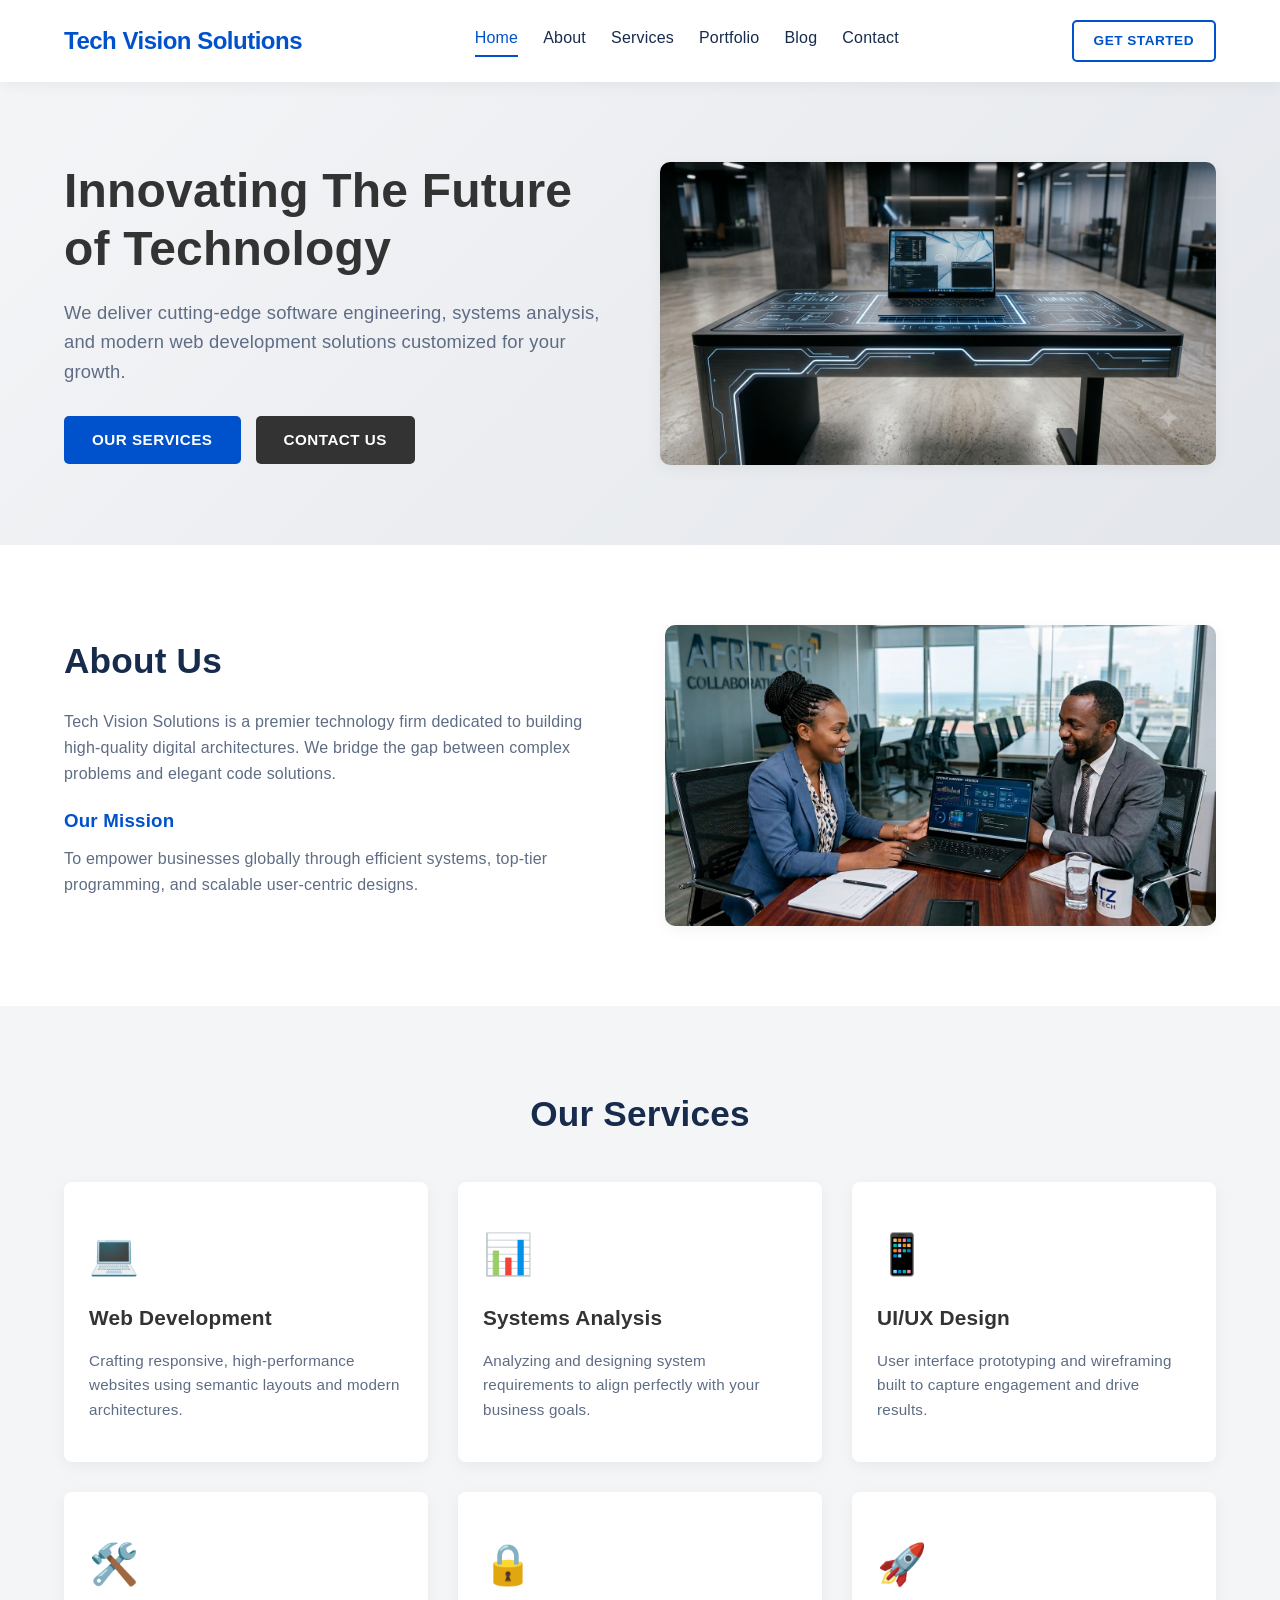
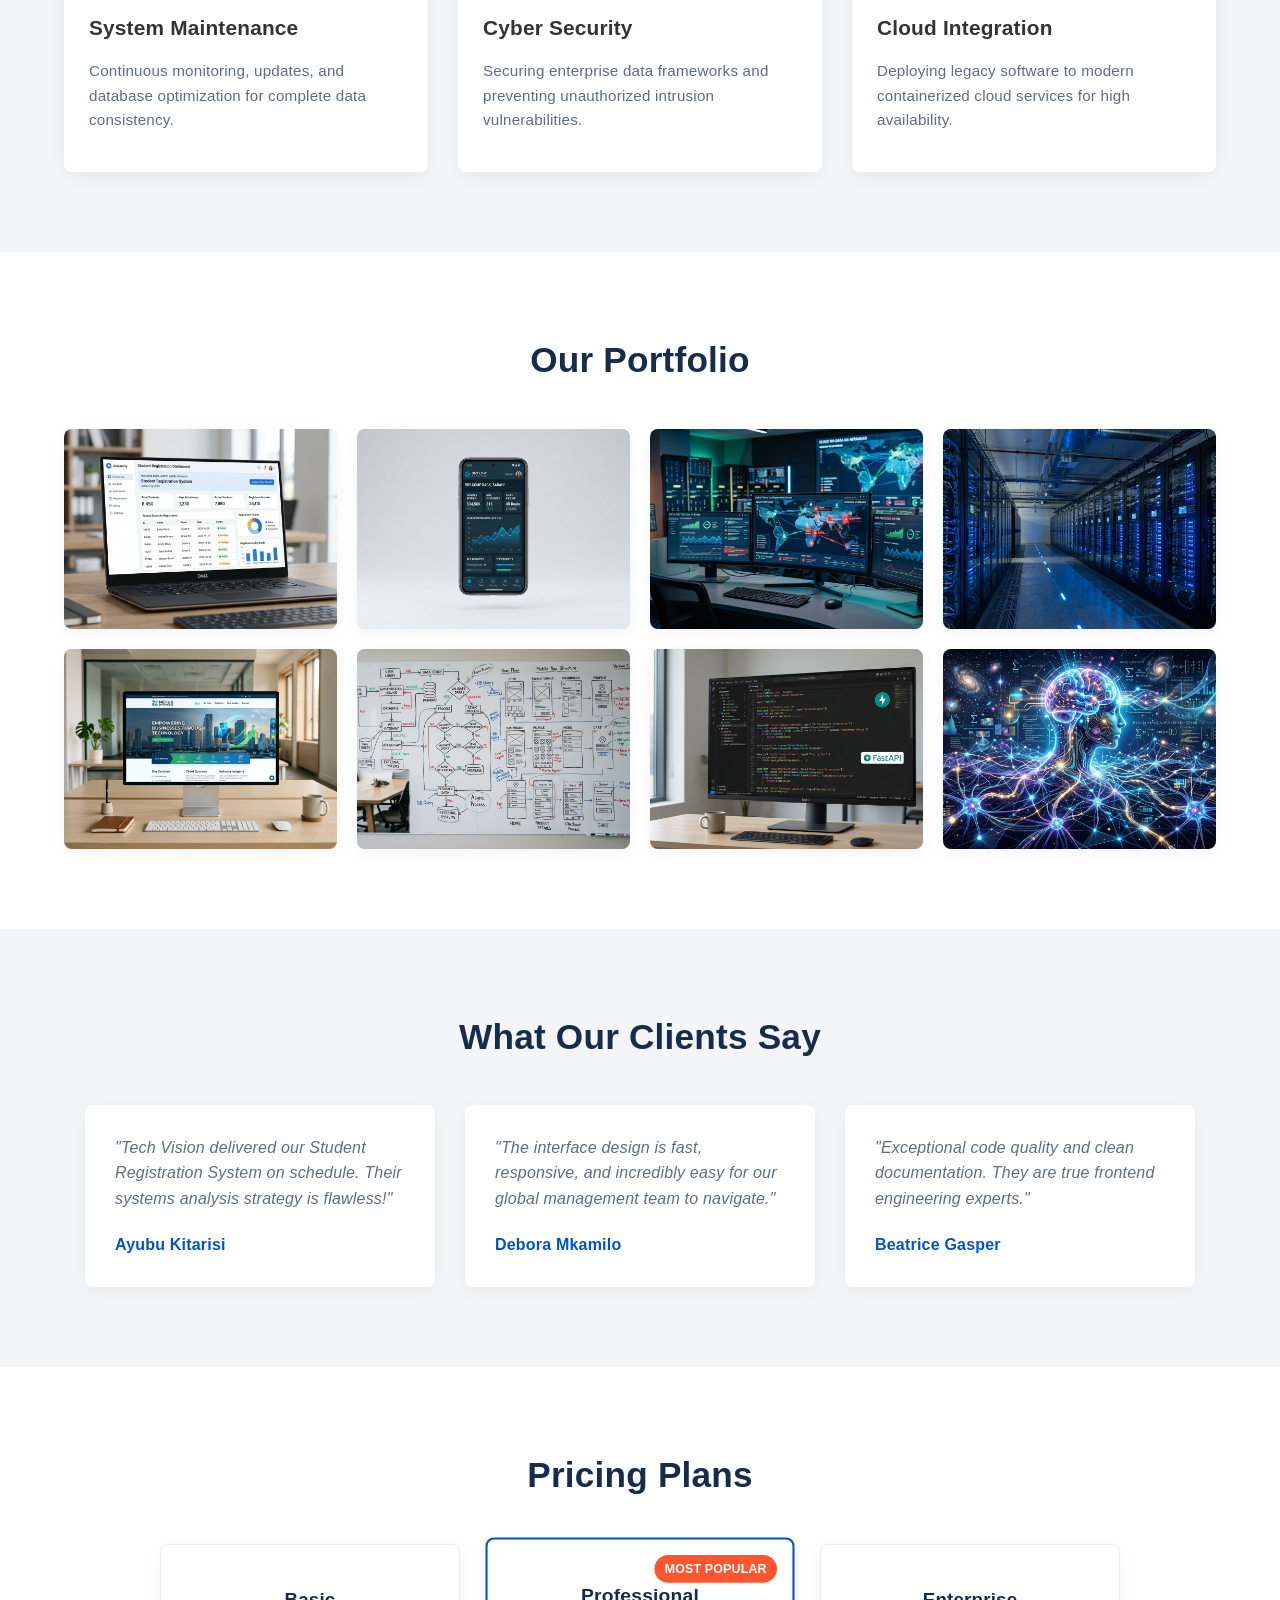
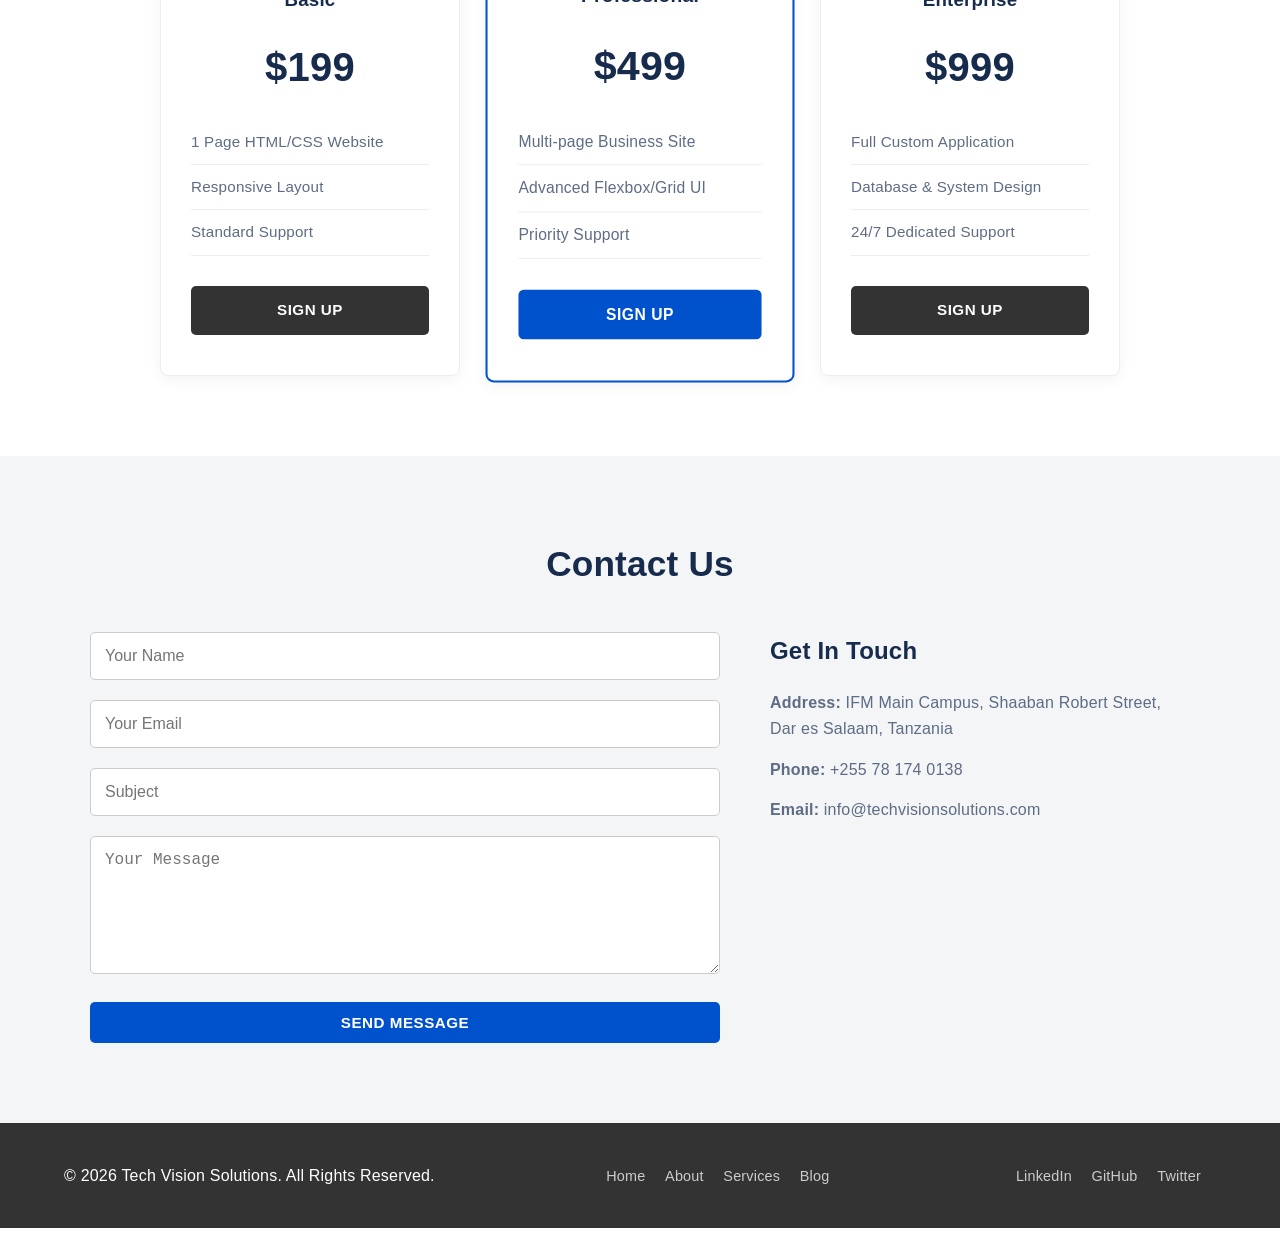
==== index.html @ 1ddb96f9 "Initial commit - Added project files and assets First release of the Tech Vision Solutions website p" ====
<!DOCTYPE html>
<html lang="en">
<head>
    <meta charset="UTF-8">
    <meta name="viewport" content="width=device-width, initial-scale=1.0">
    <title>Tech Vision Solutions - Home</title>
    <link rel="stylesheet" href="style.css">
</head>
<body>

    <!-- 1. Header Section -->
    <header class="site-header">
        <div class="logo">Tech Vision Solutions</div>
        <nav class="nav-menu">
            <a href="index.html" class="active">Home</a>
            <a href="#about">About</a>
            <a href="#services">Services</a>
            <a href="#portfolio">Portfolio</a>
            <a href="blog.html">Blog</a>
            <a href="#contact">Contact</a>
        </nav>
        <a href="#contact" class="btn header-btn">Get Started</a>
    </header>

    <main>
        <!-- 2. Hero Section -->
        <section class="hero-section">
            <div class="hero-content">
                <h1>Innovating The Future of Technology</h1>
                <p>We deliver cutting-edge software engineering, systems analysis, and modern web development solutions customized for your growth.</p>
                <div class="hero-buttons">
                    <a href="#services" class="btn btn-primary">Our Services</a>
                    <a href="#contact" class="btn btn-secondary">Contact Us</a>
                </div>
            </div>
            <div class="hero-image">
                <img src="images/hero.jpg.png" alt="Tech Vision Hero Image">
            </div>
        </section>

        <!-- 3. About Us Section -->
        <section id="about" class="about-section">
            <div class="about-container">
                <div class="about-text">
                    <h2>About Us</h2>
                    <p>Tech Vision Solutions is a premier technology firm dedicated to building high-quality digital architectures. We bridge the gap between complex problems and elegant code solutions.</p>
                    <h3>Our Mission</h3>
                    <p>To empower businesses globally through efficient systems, top-tier programming, and scalable user-centric designs.</p>
                </div>
                <div class="about-img">
                    <img src="images/about.jpg.png" alt="About Tech Vision">
                </div>
            </div>
        </section>

        <!-- 4. Services Section -->
        <section id="services" class="services-section">
            <h2>Our Services</h2>
            <div class="services-grid">
                <div class="service-card">
                    <div class="service-icon">💻</div>
                    <h3>Web Development</h3>
                    <p>Crafting responsive, high-performance websites using semantic layouts and modern architectures.</p>
                </div>
                <div class="service-card">
                    <div class="service-icon">📊</div>
                    <h3>Systems Analysis</h3>
                    <p>Analyzing and designing system requirements to align perfectly with your business goals.</p>
                </div>
                <div class="service-card">
                    <div class="service-icon">📱</div>
                    <h3>UI/UX Design</h3>
                    <p>User interface prototyping and wireframing built to capture engagement and drive results.</p>
                </div>
                <div class="service-card">
                    <div class="service-icon">🛠️</div>
                    <h3>System Maintenance</h3>
                    <p>Continuous monitoring, updates, and database optimization for complete data consistency.</p>
                </div>
                <div class="service-card">
                    <div class="service-icon">🔒</div>
                    <h3>Cyber Security</h3>
                    <p>Securing enterprise data frameworks and preventing unauthorized intrusion vulnerabilities.</p>
                </div>
                <div class="service-card">
                    <div class="service-icon">🚀</div>
                    <h3>Cloud Integration</h3>
                    <p>Deploying legacy software to modern containerized cloud services for high availability.</p>
                </div>
            </div>
        </section>

        <!-- 5. Portfolio/Gallery Section -->
        <section id="portfolio" class="portfolio-section">
            <h2>Our Portfolio</h2>
            <div class="portfolio-grid">
                <div class="portfolio-item"><img src="images/gallery/p1.jpg.png" alt="Project 1"></div>
                <div class="portfolio-item"><img src="images/gallery/p2.jpg.png" alt="Project 2"></div>
                <div class="portfolio-item"><img src="images/gallery/p3.jpg.png" alt="Project 3"></div>
                <div class="portfolio-item"><img src="images/gallery/p4.jpg.png" alt="Project 4"></div>
                <div class="portfolio-item"><img src="images/gallery/p5.jpg.png" alt="Project 5"></div>
                <div class="portfolio-item"><img src="images/gallery/p6.jpg.png" alt="Project 6"></div>
                <div class="portfolio-item"><img src="images/gallery/p7.jpg.png" alt="Project 7"></div>
                <div class="portfolio-item"><img src="images/gallery/p8.jpg.png" alt="Project 8"></div>
            </div>
        </section>

        <!-- 6. Testimonials Section -->
        <section class="testimonials-section">
            <h2>What Our Clients Say</h2>
            <div class="testimonials-container">
                <div class="testimonial-card">
                    <p class="testi-text">"Tech Vision delivered our Student Registration System on schedule. Their systems analysis strategy is flawless!"</p>
                    <h4>Ayubu Kitarisi</h4>
                </div>
                <div class="testimonial-card">
                    <p class="testi-text">"The interface design is fast, responsive, and incredibly easy for our global management team to navigate."</p>
                    <h4>Debora Mkamilo</h4>
                </div>
                <div class="testimonial-card">
                    <p class="testi-text">"Exceptional code quality and clean documentation. They are true frontend engineering experts."</p>
                    <h4>Beatrice Gasper</h4>
                </div>
            </div>
        </section>

        <!-- 7. Pricing Section -->
        <section class="pricing-section">
            <h2>Pricing Plans</h2>
            <div class="pricing-container">
                <div class="pricing-card">
                    <h3>Basic</h3>
                    <div class="price">$199</div>
                    <ul>
                        <li>1 Page HTML/CSS Website</li>
                        <li>Responsive Layout</li>
                        <li>Standard Support</li>
                    </ul>
                    <a href="#contact" class="btn btn-secondary">Sign Up</a>
                </div>
                <div class="pricing-card featured">
                    <div class="badge">Most Popular</div>
                    <h3>Professional</h3>
                    <div class="price">$499</div>
                    <ul>
                        <li>Multi-page Business Site</li>
                        <li>Advanced Flexbox/Grid UI</li>
                        <li>Priority Support</li>
                    </ul>
                    <a href="#contact" class="btn btn-primary">Sign Up</a>
                </div>
                <div class="pricing-card">
                    <h3>Enterprise</h3>
                    <div class="price">$999</div>
                    <ul>
                        <li>Full Custom Application</li>
                        <li>Database & System Design</li>
                        <li>24/7 Dedicated Support</li>
                    </ul>
                    <a href="#contact" class="btn btn-secondary">Sign Up</a>
                </div>
            </div>
        </section>

        <!-- 8. Contact Section -->
        <section id="contact" class="contact-section">
            <h2>Contact Us</h2>
            <div class="contact-container">
                <form class="contact-form" action="#" method="POST">
                    <div class="form-group">
                        <input type="text" name="name" placeholder="Your Name" required>
                    </div>
                    <div class="form-group">
                        <input type="email" name="email" placeholder="Your Email" required>
                    </div>
                    <div class="form-group">
                        <input type="text" name="subject" placeholder="Subject" required>
                    </div>
                    <div class="form-group">
                        <textarea name="message" placeholder="Your Message" rows="6" required></textarea>
                    </div>
                    <button type="submit" class="btn btn-primary">Send Message</button>
                </form>
                <div class="contact-info">
                    <h3>Get In Touch</h3>
                    <p><strong>Address:</strong> IFM Main Campus, Shaaban Robert Street, Dar es Salaam, Tanzania</p>
                    <p><strong>Phone:</strong> +255 78 174 0138</p>
                    <p><strong>Email:</strong> info@techvisionsolutions.com</p>
                </div>
            </div>
        </section>
    </main>

    <!-- 9. Footer Section -->
    <footer class="site-footer">
        <div class="footer-container">
            <div class="footer-copy">
                <p>&copy; 2026 Tech Vision Solutions. All Rights Reserved.</p>
            </div>
            <div class="footer-links">
                <a href="index.html">Home</a>
                <a href="#about">About</a>
                <a href="#services">Services</a>
                <a href="blog.html">Blog</a>
            </div>
            <div class="footer-socials">
                <a href="#">LinkedIn</a>
                <a href="#">GitHub</a>
                <a href="#">Twitter</a>
            </div>
        </div>
    </footer>

</body>
</html>
---- style.css ----
/* ==========================================================================
   Global Variables and Styles Setup
   ========================================================================== */
:root {
    --primary-color: #0052cc;
    --secondary-color: #333333;
    --accent-color: #ff5630;
    --light-bg: #f4f5f7;
    --white: #ffffff;
    --dark-text: #172b4d;
    --light-text: #5e6c84;
    --border-color: #eeeeee;
    --box-shadow: 0 4px 15px rgba(0, 0, 0, 0.05);
    --transition: 0.3s ease;
}

* {
    margin: 0;
    padding: 0;
    box-sizing: border-box;
}

html {
    scroll-behavior: smooth;
}

body {
    font-family: 'Segoe UI', Tahoma, Geneva, Verdana, sans-serif;
    font-size: 16px;
    font-weight: 400;
    line-height: 1.6;
    letter-spacing: 0.2px;
    color: var(--dark-text);
    background-color: var(--white);
}

img {
    max-width: 100%;
    height: auto;
    display: block;
}

/* Reusable UI Components */
.btn {
    display: inline-block;
    padding: 12px 28px;
    font-size: 0.95rem;
    font-weight: 600;
    text-decoration: none;
    text-transform: uppercase;
    letter-spacing: 0.5px;
    border-radius: 5px;
    border: none;
    cursor: pointer;
    transition: var(--transition);
}

.btn-primary {
    background-color: var(--primary-color);
    color: var(--white);
}

.btn-primary:hover {
    background-color: #0043a4;
    transform: translateY(-3px);
    box-shadow: 0 5px 15px rgba(0, 82, 204, 0.3);
}

.btn-secondary {
    background-color: var(--secondary-color);
    color: var(--white);
}

.btn-secondary:hover {
    background-color: #222222;
    transform: translateY(-3px);
}

/* ==========================================================================
   1. Header Section (Flexbox)
   ========================================================================== */
.site-header {
    display: flex;
    justify-content: space-between;
    align-items: center;
    padding: 20px 5%;
    background-color: var(--white);
    box-shadow: var(--box-shadow);
    position: sticky;
    top: 0;
    z-index: 1000;
}

.logo {
    font-size: 1.5rem;
    font-weight: 700;
    color: var(--primary-color);
    letter-spacing: -0.5px;
}

.nav-menu {
    display: flex;
    gap: 25px;
}

.nav-menu a {
    text-decoration: none;
    color: var(--dark-text);
    font-weight: 500;
    font-size: 1rem;
    transition: var(--transition);
    padding-bottom: 5px;
    border-bottom: 2px solid transparent;
}

.nav-menu a:hover, 
.nav-menu a.active {
    color: var(--primary-color);
    border-bottom: 2px solid var(--primary-color);
}

.header-btn {
    padding: 8px 20px;
    font-size: 0.85rem;
    background-color: transparent;
    color: var(--primary-color);
    border: 2px solid var(--primary-color);
}

.header-btn:hover {
    background-color: var(--primary-color);
    color: var(--white);
}

/* ==========================================================================
   2. Hero Section (Flexbox/Layout)
   ========================================================================== */
.hero-section {
    display: flex;
    align-items: center;
    justify-content: space-between;
    padding: 80px 5%;
    background: linear-gradient(135deg, #f4f5f7 0%, #e3e6eb 100%);
    gap: 40px;
}

.hero-content {
    flex: 1;
}

.hero-content h1 {
    font-size: 3rem;
    font-weight: 800;
    line-height: 1.2;
    margin-bottom: 20px;
    color: var(--secondary-color);
}

.hero-content p {
    font-size: 1.15rem;
    color: var(--light-text);
    margin-bottom: 30px;
}

.hero-buttons {
    display: flex;
    gap: 15px;
}

.hero-image {
    flex: 1;
}

.hero-image img {
    width: 100%;
    border-radius: 10px;
    box-shadow: var(--box-shadow);
}

/* ==========================================================================
   3. About Us Section (Two-Column Layout)
   ========================================================================== */
.about-section {
    padding: 80px 5%;
}

.about-container {
    display: flex;
    align-items: center;
    gap: 50px;
}

.about-text {
    flex: 1;
}

.about-text h2 {
    font-size: 2.2rem;
    margin-bottom: 20px;
    position: relative;
}

.about-text p {
    margin-bottom: 20px;
    color: var(--light-text);
}

.about-text h3 {
    margin-bottom: 10px;
    color: var(--primary-color);
}

.about-img {
    flex: 1;
}

.about-img img {
    width: 100%;
    border-radius: 10px;
    box-shadow: var(--box-shadow);
}

/* ==========================================================================
   4. Services Section (CSS Grid)
   ========================================================================== */
.services-section {
    padding: 80px 5%;
    background-color: var(--light-bg);
    text-align: center;
}

.services-section h2 {
    font-size: 2.2rem;
    margin-bottom: 40px;
}

.services-grid {
    display: grid;
    grid-template-columns: repeat(auto-fit, minmax(280px, 1fr));
    gap: 30px;
}

.service-card {
    background-color: var(--white);
    padding: 40px 25px;
    border-radius: 8px;
    box-shadow: var(--box-shadow);
    transition: var(--transition);
    text-align: left;
}

.service-card:hover {
    transform: translateY(-5px);
    box-shadow: 0 10px 25px rgba(0,0,0,0.1);
}

.service-icon {
    font-size: 2.5rem;
    margin-bottom: 15px;
}

.service-card h3 {
    font-size: 1.3rem;
    margin-bottom: 15px;
    color: var(--secondary-color);
}

.service-card p {
    color: var(--light-text);
    font-size: 0.95rem;
}

/* ==========================================================================
   5. Portfolio Section (CSS Grid & Hover Effects)
   ========================================================================== */
.portfolio-section {
    padding: 80px 5%;
    text-align: center;
}

.portfolio-section h2 {
    font-size: 2.2rem;
    margin-bottom: 40px;
}

.portfolio-grid {
    display: grid;
    grid-template-columns: repeat(auto-fit, minmax(240px, 1fr));
    gap: 20px;
}

.portfolio-item {
    overflow: hidden;
    border-radius: 8px;
    box-shadow: var(--box-shadow);
    height: 200px;
    background-color: #ddd;
}

.portfolio-item img {
    width: 100%;
    height: 100%;
    object-fit: cover;
    transition: var(--transition);
}

.portfolio-item:hover img {
    transform: scale(1.05);
}

/* ==========================================================================
   6. Testimonials Section
   ========================================================================== */
.testimonials-section {
    padding: 80px 5%;
    background-color: var(--light-bg);
    text-align: center;
}

.testimonials-section h2 {
    font-size: 2.2rem;
    margin-bottom: 40px;
}

.testimonials-container {
    display: flex;
    flex-wrap: wrap;
    gap: 30px;
    justify-content: center;
}

.testimonial-card {
    background-color: var(--white);
    padding: 30px;
    border-radius: 8px;
    box-shadow: var(--box-shadow);
    flex: 1;
    min-width: 280px;
    max-width: 350px;
    text-align: left;
}

.testi-text {
    font-style: italic;
    color: var(--light-text);
    margin-bottom: 20px;
}

.testimonial-card h4 {
    color: var(--primary-color);
    font-weight: 600;
}

/* ==========================================================================
   7. Pricing Section (Flexbox/Grid & Feature Highlighting)
   ========================================================================== */
.pricing-section {
    padding: 80px 5%;
    text-align: center;
}

.pricing-section h2 {
    font-size: 2.2rem;
    margin-bottom: 40px;
}

.pricing-container {
    display: flex;
    justify-content: center;
    align-items: stretch;
    gap: 30px;
    flex-wrap: wrap;
}

.pricing-card {
    background-color: var(--white);
    border: 1px solid var(--border-color);
    border-radius: 8px;
    padding: 40px 30px;
    width: 300px;
    display: flex;
    flex-direction: column;
    justify-content: space-between;
    position: relative;
    box-shadow: var(--box-shadow);
    transition: var(--transition);
}

.pricing-card:hover {
    transform: translateY(-5px);
}

.pricing-card.featured {
    border: 2px solid var(--primary-color);
    transform: scale(1.03);
}

.pricing-card.featured:hover {
    transform: scale(1.03) translateY(-5px);
}

.badge {
    position: absolute;
    top: 15px;
    right: 15px;
    background-color: var(--accent-color);
    color: var(--white);
    padding: 4px 10px;
    font-size: 0.75rem;
    font-weight: bold;
    border-radius: 20px;
    text-transform: uppercase;
}

.price {
    font-size: 2.5rem;
    font-weight: 700;
    color: var(--dark-text);
    margin: 20px 0;
}

.pricing-card ul {
    list-style: none;
    margin-bottom: 30px;
    text-align: left;
}

.pricing-card ul li {
    padding: 10px 0;
    border-bottom: 1px solid var(--border-color);
    color: var(--light-text);
    font-size: 0.95rem;
}

/* ==========================================================================
   8. Contact Section (Forms Customization)
   ========================================================================== */
.contact-section {
    padding: 80px 5%;
    background-color: var(--light-bg);
}

.contact-section h2 {
    font-size: 2.2rem;
    text-align: center;
    margin-bottom: 40px;
}

.contact-container {
    display: flex;
    gap: 50px;
    max-width: 1100px;
    margin: 0 auto;
}

.contact-form {
    flex: 3;
    display: flex;
    flex-direction: column;
    gap: 20px;
}

.form-group input, 
.form-group textarea {
    width: 100%;
    padding: 14px;
    border: 1px solid #cccccc;
    border-radius: 5px;
    font-size: 1rem;
    background-color: var(--white);
    transition: var(--transition);
}

.form-group input:focus, 
.form-group textarea:focus {
    border-color: var(--primary-color);
    outline: none;
    box-shadow: 0 0 0 3px rgba(0, 82, 204, 0.1);
}

.contact-info {
    flex: 2;
}

.contact-info h3 {
    margin-bottom: 20px;
    font-size: 1.5rem;
}

.contact-info p {
    margin-bottom: 15px;
    color: var(--light-text);
}

/* ==========================================================================
   9. Footer Section
   ========================================================================== */
.site-footer {
    background-color: var(--secondary-color);
    color: var(--white);
    padding: 40px 5%;
}

.footer-container {
    display: flex;
    justify-content: space-between;
    align-items: center;
    flex-wrap: wrap;
    gap: 20px;
}

.footer-links a, 
.footer-socials a {
    color: #cccccc;
    text-decoration: none;
    margin-right: 15px;
    font-size: 0.9rem;
    transition: var(--transition);
}

.footer-links a:hover, 
.footer-socials a:hover {
    color: var(--white);
}

/* ==========================================================================
   PAGE 2: BLOG PAGE LAYOUT (Two-Column Layout)
   ========================================================================== */
.blog-page-layout {
    display: flex;
    padding: 50px 5%;
    gap: 40px;
    max-width: 1300px;
    margin: 0 auto;
}

.blog-main-container {
    flex: 3;
}

/* Blog Banner */
.blog-banner {
    margin-bottom: 30px;
}

.blog-category {
    background-color: var(--primary-color);
    color: var(--white);
    padding: 4px 10px;
    font-size: 0.8rem;
    font-weight: bold;
    border-radius: 3px;
    text-transform: uppercase;
}

.blog-title {
    font-size: 2.5rem;
    margin: 15px 0 10px 0;
    line-height: 1.2;
}

.blog-meta {
    font-size: 0.9rem;
    color: var(--light-text);
    margin-bottom: 25px;
}

/* Responsive Large Featured Image Widget */
.featured-img-wrapper {
    width: 100%;
}

.featured-article-image {
    width: 100%;
    max-width: 100%;
    height: auto;
    border-radius: 10px;
    object-fit: cover;
}

/* Typography Hierarchy & Spacing */
.blog-article-content h2 {
    font-size: 1.8rem;
    margin: 35px 0 15px 0;
    color: var(--secondary-color);
}

.blog-article-content h3 {
    font-size: 1.4rem;
    margin: 25px 0 10px 0;
    color: var(--secondary-color);
}

.blog-article-content p {
    font-size: 1.05rem;
    line-height: 1.8;
    margin-bottom: 20px;
    color: #333333;
    text-align: justify;
}

.blog-article-content ul, 
.blog-article-content ol {
    margin-bottom: 25px;
    padding-left: 30px;
}

.blog-article-content li {
    margin-bottom: 10px;
    font-size: 1.05rem;
}

.blog-article-content blockquote {
    font-size: 1.2rem;
    font-style: italic;
    border-left: 5px solid var(--primary-color);
    padding: 15px 20px;
    margin: 30px 0;
    background-color: var(--light-bg);
}

/* Author Info Card Layout */
.author-card {
    display: flex;
    align-items: center;
    gap: 25px;
    padding: 30px;
    background-color: var(--light-bg);
    border-radius: 10px;
    box-shadow: var(--box-shadow);
    margin: 50px 0;
}

.author-photo {
    width: 100px;
    height: 100px;
    border-radius: 50%;
    object-fit: cover;
    background-color: #ccc;
}

.author-info h3 {
    margin-bottom: 8px;
}

.author-info p {
    font-size: 0.95rem;
    color: var(--light-text);
}

/* Related Articles Grid System */
.related-articles {
    margin-bottom: 50px;
}

.related-articles h2 {
    margin-bottom: 25px;
}

.related-grid {
    display: grid;
    grid-template-columns: repeat(auto-fit, minmax(220px, 1fr));
    gap: 20px;
}

.related-card {
    background-color: var(--white);
    border: 1px solid var(--border-color);
    border-radius: 8px;
    padding: 15px;
    box-shadow: var(--box-shadow);
    transition: var(--transition);
}

.related-card:hover {
    transform: translateY(-5px);
}

.related-card img {
    border-radius: 6px;
    margin-bottom: 15px;
    width: 100%;
    height: 140px;
    object-fit: cover;
    background-color: #eee;
}

.related-card h3 {
    font-size: 1.15rem;
    margin-bottom: 10px;
}

.related-card p {
    font-size: 0.9rem;
    color: var(--light-text);
    margin-bottom: 15px;
}

.btn-link {
    color: var(--primary-color);
    text-decoration: none;
    font-weight: bold;
    font-size: 0.9rem;
}

/* Comments Section Layout */
.comments-section {
    margin-bottom: 50px;
}

.comments-section h2 {
    margin-bottom: 25px;
}

.comments-container {
    display: flex;
    flex-direction: column;
    gap: 20px;
}

.comment-item {
    border: 1px solid var(--border-color);
    border-radius: 6px;
    padding: 20px;
    background-color: var(--white);
}

.comment-meta {
    display: flex;
    justify-content: space-between;
    margin-bottom: 10px;
    font-size: 0.85rem;
}

.commenter-name {
    font-weight: bold;
    color: var(--dark-text);
}

.comment-date {
    color: var(--light-text);
}

.comment-text {
    font-size: 0.95rem;
}

/* Newsletter Custom Form Design */
.newsletter-section {
    background: linear-gradient(135deg, #0052cc 0%, #003380 100%);
    color: var(--white);
    padding: 40px;
    border-radius: 10px;
    text-align: center;
}

.newsletter-section h3 {
    font-size: 1.6rem;
    margin-bottom: 10px;
}

.newsletter-section p {
    margin-bottom: 25px;
    font-size: 0.95rem;
    opacity: 0.9;
}

.newsletter-form {
    display: flex;
    justify-content: center;
    gap: 10px;
    max-width: 500px;
    margin: 0 auto;
}

.newsletter-form input {
    flex: 1;
    padding: 12px;
    border-radius: 5px;
    border: none;
    outline: none;
}

/* ==========================================================================
   Sidebar UI Elements
   ========================================================================== */
.blog-sidebar {
    flex: 1;
    display: flex;
    flex-direction: column;
    gap: 35px;
}

.sidebar-widget {
    background-color: var(--white);
    border: 1px solid var(--border-color);
    padding: 25px;
    border-radius: 8px;
    box-shadow: var(--box-shadow);
}

.sidebar-widget h3 {
    font-size: 1.2rem;
    margin-bottom: 20px;
    border-bottom: 2px solid var(--primary-color);
    padding-bottom: 8px;
}

.search-box input {
    width: 100%;
    padding: 10px;
    border: 1px solid #ccc;
    border-radius: 4px;
}

.recent-posts-list, 
.categories-list {
    list-style: none;
}

.recent-posts-list li, 
.categories-list li {
    margin-bottom: 12px;
    border-bottom: 1px dashed var(--border-color);
    padding-bottom: 8px;
}

.recent-posts-list a, 
.categories-list a {
    text-decoration: none;
    color: var(--dark-text);
    font-size: 0.95rem;
    transition: var(--transition);
}

.recent-posts-list a:hover, 
.categories-list a:hover {
    color: var(--primary-color);
}

/* ==========================================================================
   Responsive Web Design Rules (Media Queries)
   ========================================================================== */
@media (max-width: 768px) {
    /* Header Responsive Layout */
    .site-header {
        flex-direction: column;
        gap: 15px;
        text-align: center;
    }
    
    .nav-menu {
        flex-wrap: wrap;
        justify-content: center;
        gap: 15px;
    }

    /* Hero Section Responsive Layout */
    .hero-section {
        flex-direction: column;
        padding: 40px 5%;
        text-align: center;
    }

    .hero-content h1 {
        font-size: 2.2rem;
    }

    .hero-buttons {
        justify-content: center;
    }

    /* About Us Stacking Rules */
    .about-container {
        flex-direction: column;
        gap: 30px;
    }

    /* Pricing Layout Grid Stacking */
    .pricing-container {
        flex-direction: column;
        align-items: center;
    }

    .pricing-card.featured {
        transform: scale(1);
    }
    
    .pricing-card.featured:hover {
        transform: translateY(-5px);
    }

    /* Contact Form Layout */
    .contact-container {
        flex-direction: column;
        gap: 30px;
    }

    /* Blog Page Layout and Sidebar Repositioning */
    .blog-page-layout {
        flex-direction: column;
    }

    .blog-title {
        font-size: 1.9rem;
    }

    .author-card {
        flex-direction: column;
        text-align: center;
    }

    .newsletter-form {
        flex-direction: column;
    }
}
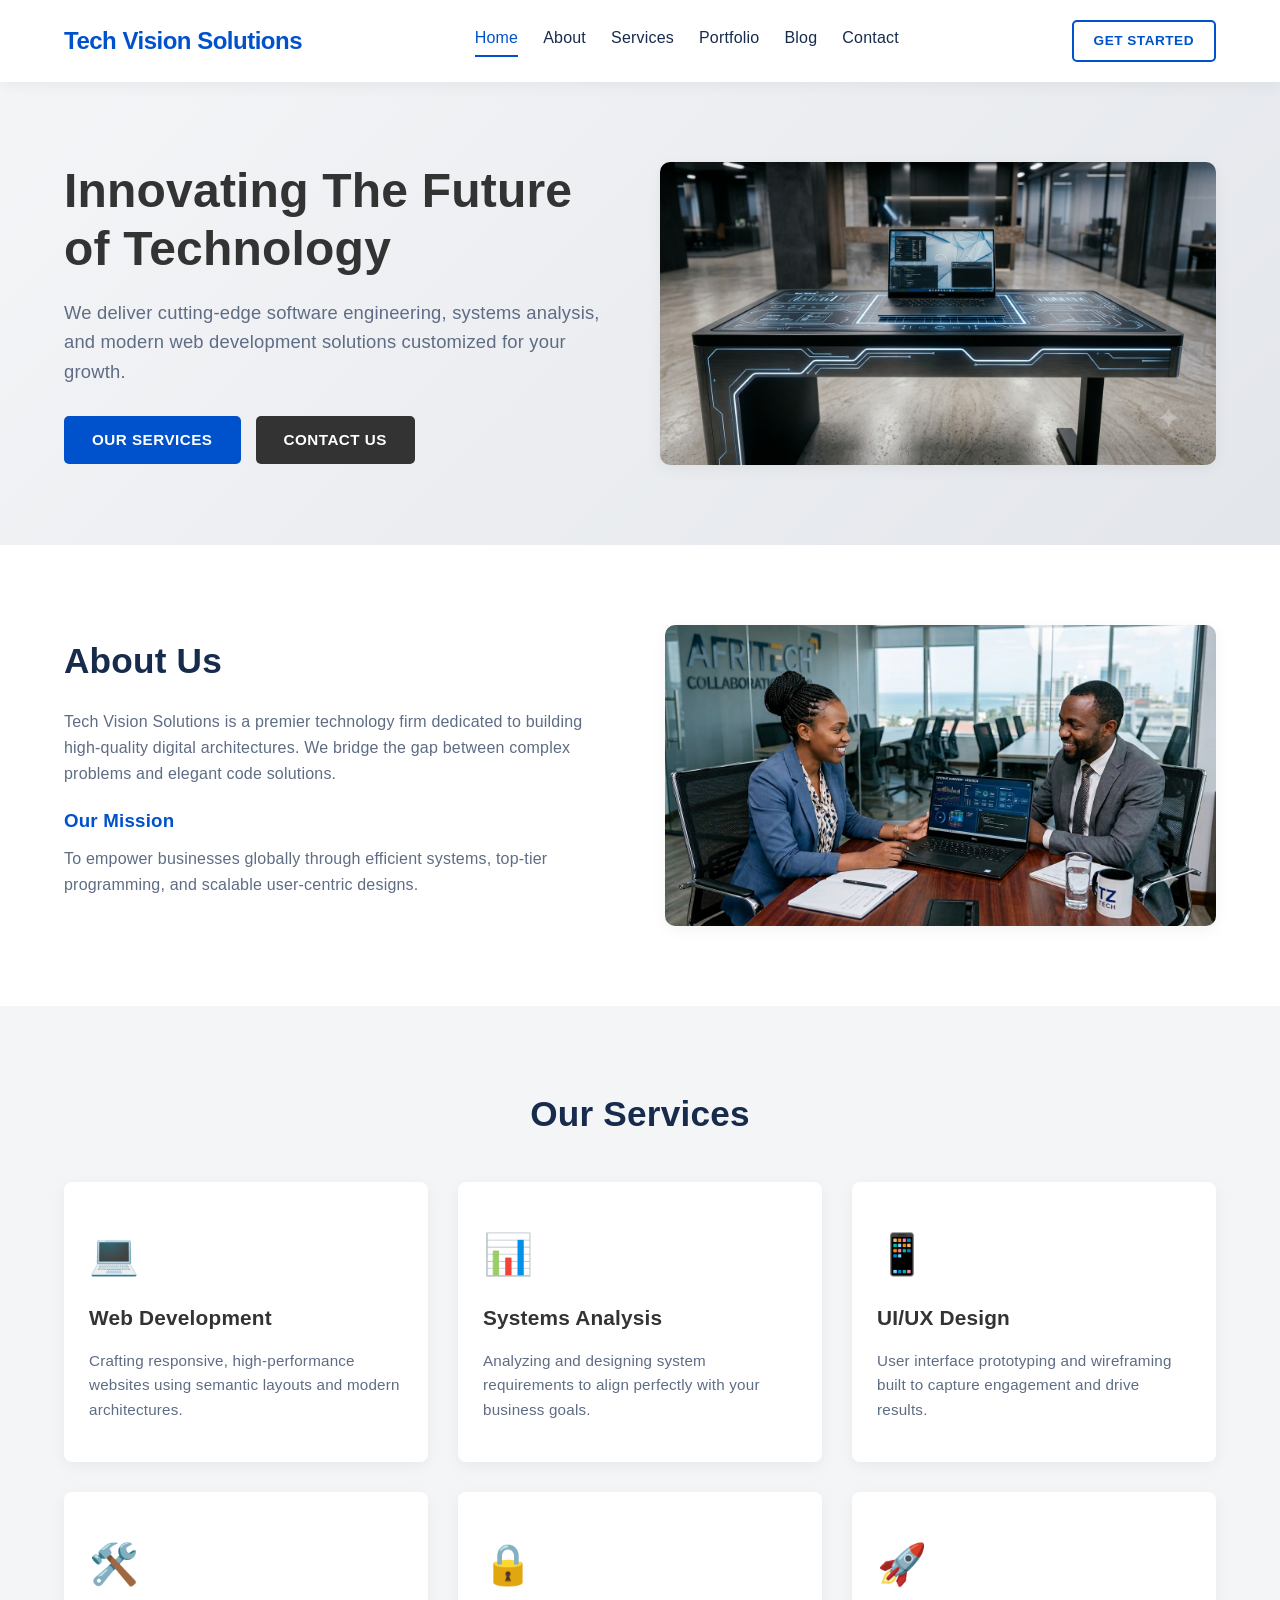
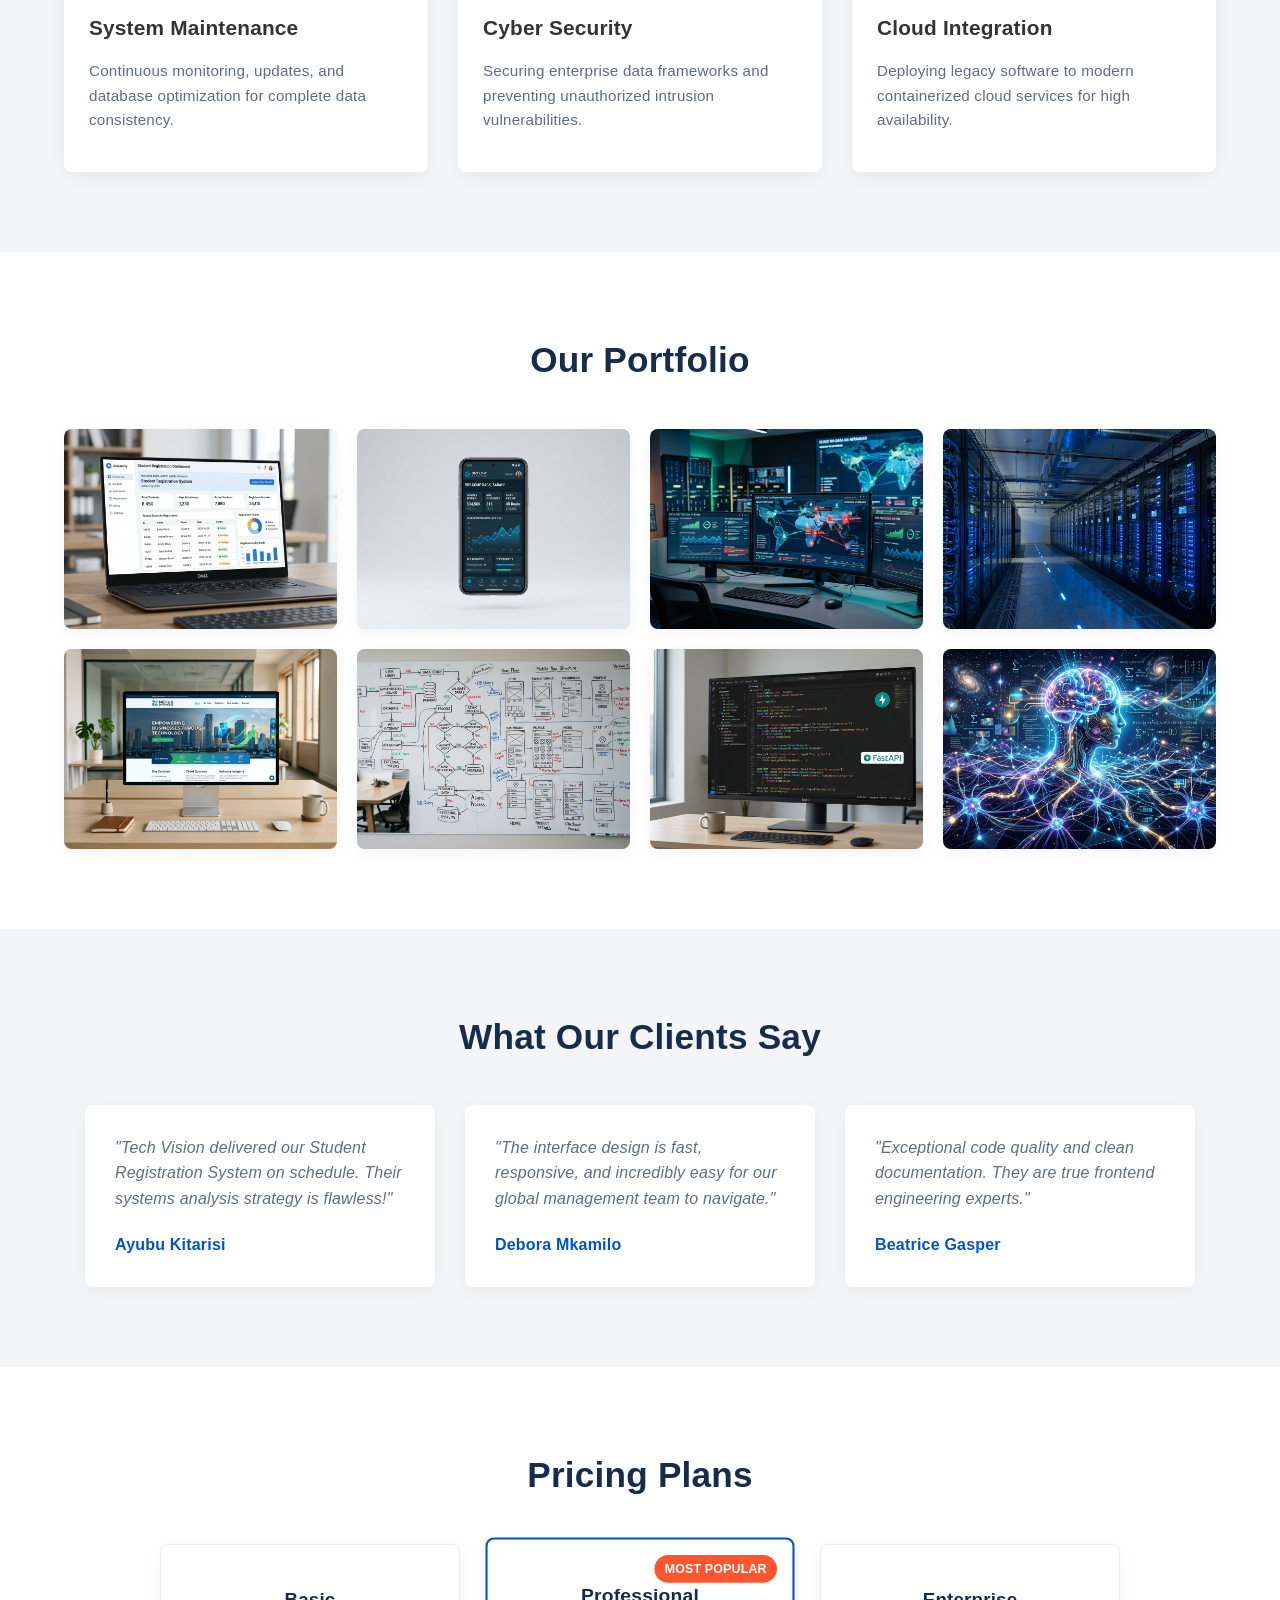
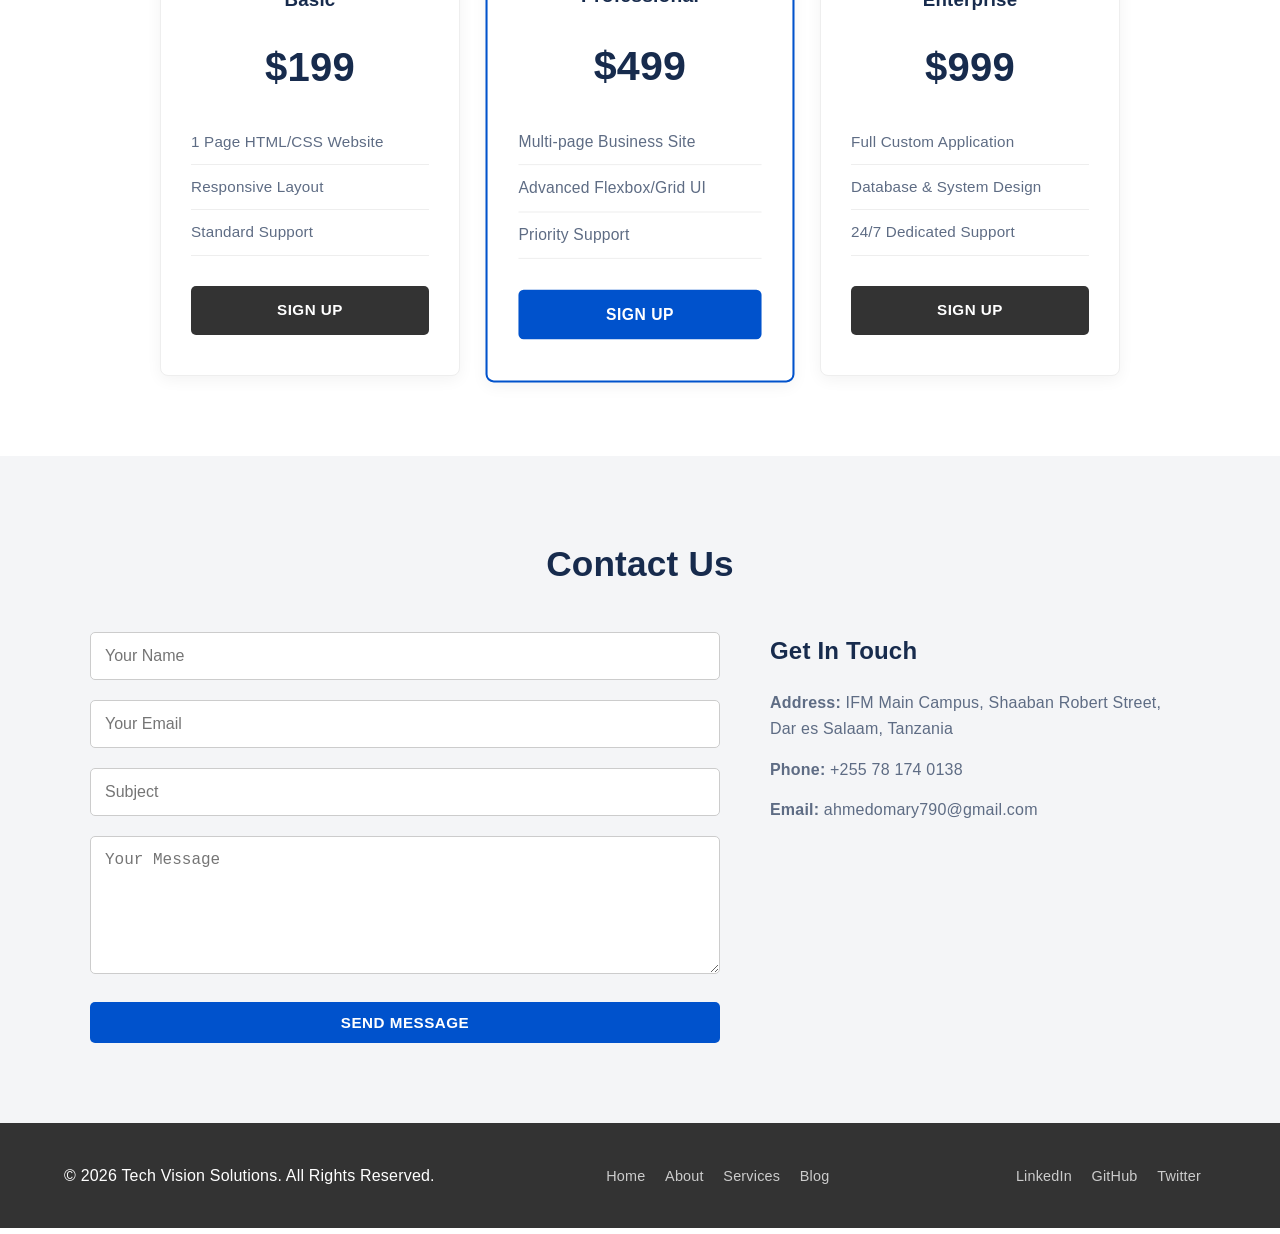
==== commit 53d4f7ca: "Fix HTML entity encoding in index.html" ====
--- a/index.html
+++ b/index.html
@@ -185,7 +185,7 @@
                     <h3>Get In Touch</h3>
                     <p><strong>Address:</strong> IFM Main Campus, Shaaban Robert Street, Dar es Salaam, Tanzania</p>
                     <p><strong>Phone:</strong> +255 78 174 0138</p>
-                    <p><strong>Email:</strong> info@techvisionsolutions.com</p>
+                    <p><strong>Email:</strong> ahmedomary790@gmail.com</p>
                 </div>
             </div>
         </section>
@@ -212,4 +212,4 @@
     </footer>
 
 </body>
-</html>+</html>
